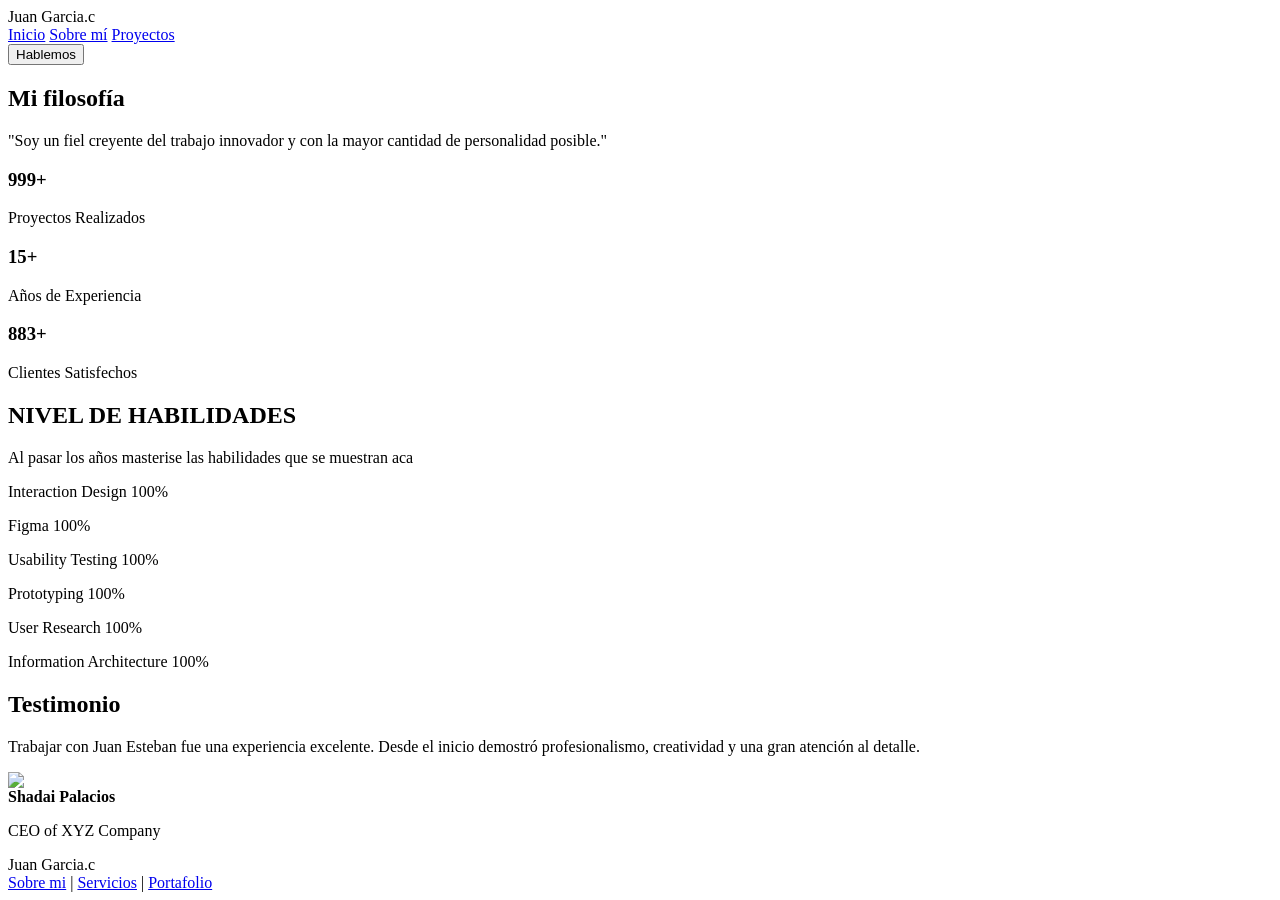
==== about.html @ 73f8d2a0 "arreglos estructura pagina" ====
<html lang="es">
<head>
<meta charset="UTF-8">
<title>Juan Garcia.c | Sobre mí</title>
<meta name="viewport" content="width=device-width, initial-scale=1.0">
<link rel="stylesheet" href="styles.css">
</head>
<body>

<!-- ========== NAVBAR ========== -->
<header class="navbar">
  <div class="logo">Juan Garcia.c</div>
  <nav>
    <a href="index.html">Inicio</a>
    <a href="about.html">Sobre mí</a>
    <a href="project.html">Proyectos</a>
  </nav>
  <button class="btn-dark">Hablemos</button>
</header>

<!-- ========== SOBRE MÍ ========== -->
<section id="about" class="about">
  <div class="container">
    <h2>Mi filosofía</h2>
    <p>"Soy un fiel creyente del trabajo innovador y con la mayor cantidad de personalidad posible."</p>
    <div class="about-stats">
      <div>
        <h3>999+</h3>
        <p>Proyectos Realizados</p>
      </div>
      <div>
        <h3>15+</h3>
        <p>Años de Experiencia</p>
      </div>
      <div>
        <h3>883+</h3>
        <p>Clientes Satisfechos</p>
      </div>
    </div>
  </div>
</section>

<!-- ========== SKILLS ========== -->
<section class="skills">
  <div class="container">
    <h2>NIVEL DE HABILIDADES</h2>
    <p class="skills-sub">
      Al pasar los años masterise las habilidades que se muestran aca
    </p>
    <div class="skills-grid">
      <div class="skill">
        <p>Interaction Design <span>100%</span></p>
        <div class="bar"><div class="fill" style="width:100%"></div></div>
      </div>
      <div class="skill">
        <p>Figma <span>100%</span></p>
        <div class="bar"><div class="fill" style="width:100%"></div></div>
      </div>
      <div class="skill">
        <p>Usability Testing <span>100%</span></p>
        <div class="bar"><div class="fill" style="width:100%"></div></div>
      </div>
      <div class="skill">
        <p>Prototyping <span>100%</span></p>
        <div class="bar"><div class="fill" style="width:100%"></div></div>
      </div>
      <div class="skill">
        <p>User Research <span>100%</span></p>
        <div class="bar"><div class="fill" style="width:100%"></div></div>
      </div>
      <div class="skill">
        <p>Information Architecture <span>100%</span></p>
        <div class="bar"><div class="fill" style="width:100%"></div></div>
      </div>
    </div>
  </div>
</section>

<!-- ========== TESTIMONIO ========== -->
<section class="testimonial">
  <div class="container">
    <div class="testimonial-circle"></div>
    <h2>Testimonio</h2>
    <p class="testimonial-text">
      Trabajar con Juan Esteban fue una experiencia excelente. Desde el inicio demostró profesionalismo, creatividad y una gran atención al detalle.
    </p>
    <div class="testimonial-profile">
      <img src="https://i.postimg.cc/90YjGMcT/470973297-924563662986305-521430519890489680-n.jpg">
      <div>
        <strong>Shadai Palacios</strong>
        <p>CEO of XYZ Company</p>
      </div>
    </div>
  </div>
</section>

<!-- ========== FOOTER ========== -->
<footer>
  <div class="footer-logo">Juan Garcia.c</div>
  <div class="footer-links">
    <a href="about.html">Sobre mi</a> |
    <a href="index.html#services">Servicios</a> |
    <a href="index.html#portfolio">Portafolio</a>
  </div>
</footer>

</body>
</html>
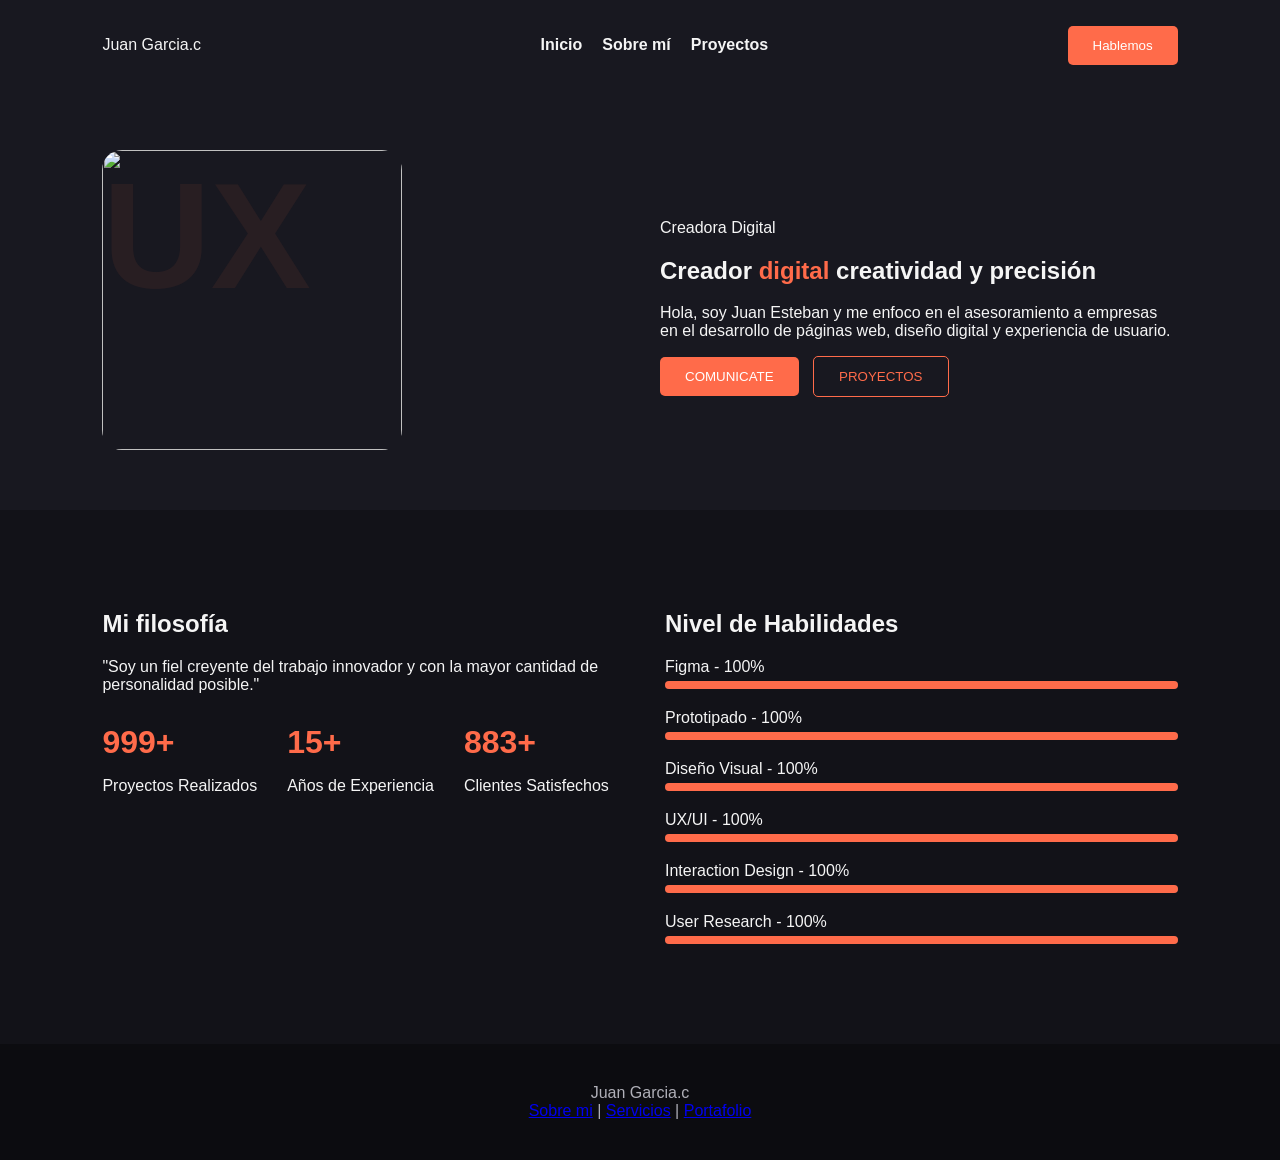
==== commit 462cf945: "arreglo de css" ====
--- a/about.html
+++ b/about.html
@@ -3,27 +3,150 @@
 <meta charset="UTF-8">
 <title>Juan Garcia.c | Sobre mí</title>
 <meta name="viewport" content="width=device-width, initial-scale=1.0">
-<link rel="stylesheet" href="styles.css">
+<style>
+body{margin:0;
+font-family:'Segoe UI', sans-serif;
+background-color:#0f0f14;color:#f5f5f5}
+.navbar{
+display:flex;justify-content:space-between;
+align-items:center;
+padding:20px 8%;
+background:#181820}
+.navbar ul{display:flex;
+list-style:none;gap:20px}
+.navbar a{
+text-decoration:none;color:#f5f5f5;
+font-weight:bold}
+.hero{
+display:flex;
+background:#181820;padding:60px 8%;
+align-items:center}
+.hero-image{flex:1;position:relative}
+.hero-image img{
+width:300px;border-radius:20px;
+position:relative;z-index:2}
+.ux-text-bg{
+position:absolute;
+font-size:150px;
+color:rgba(255,107,74,.07);
+top:0;left:0;font-weight:900}
+.hero-content{flex:1;padding-left:40px}
+.hero-content h1 span{color:#ff6b4a}
+.btn-dark{
+background:#ff6b4a;color:white;
+padding:12px 25px;border:none;
+border-radius:5px;cursor:pointer}
+.btn-outline{
+background:transparent;
+border:1px solid #ff6b4a;
+color:#ff6b4a;padding:12px 25px;
+border-radius:5px;margin-left:10px;
+cursor:pointer}
+.about-skills{
+display:flex;background:#121218;
+padding:80px 8%;gap:50px}
+.philosophy{flex:1}
+.technical-skills{flex:1}
+.stats{display:flex;gap:30px;
+margin-top:30px}
+.stats h3{
+font-size:2rem;
+color:#ff6b4a;margin:0}
+.skill-bar{margin-bottom:20px}
+.bar{
+background:#2a2a35;height:8px;
+border-radius:4px;margin-top:5px}
+.fill{background:#ff6b4a;height:100%;
+border-radius:4px}
+.contact{
+display:flex;
+background:#181820;
+padding:80px 8%}
+.contact-text{flex:1}
+.contact-form{
+flex:1;display:flex;
+flex-direction:column;gap:15px}
+.contact-form input,
+.contact-form textarea{
+padding:15px;
+border:1px solid #2a2a35;
+background:#121218;color:white;
+border-radius:5px}
+.btn-send{
+background:#ff6b4a;
+color:white;padding:15px;
+border:none;cursor:pointer;
+border-radius:5px}
+footer{
+background:#0c0c10;
+color:#b0b0b8;
+padding:40px;text-align:center}
+.services-container{
+    display: grid;
+    grid-template-columns: repeat(4, 1fr);
+    gap: 40px;
+    max-width: 1000px;
+    margin: auto;
+    margin-top: 50px;
+    text-align: center;
+}
+.service{
+    padding: 10px;
+}
+.service h3{
+    color: #ff6a3d;
+    margin-bottom: 10px;
+}
+.service p{
+    color: #bcbcbc;
+    font-size: 14px;
+    line-height: 1.5;
+}
+</style>
 </head>
+
 <body>
 
 <!-- ========== NAVBAR ========== -->
 <header class="navbar">
   <div class="logo">Juan Garcia.c</div>
   <nav>
-    <a href="index.html">Inicio</a>
-    <a href="about.html">Sobre mí</a>
-    <a href="project.html">Proyectos</a>
+    <ul>
+      <li><a href="index.html">Inicio</a></li>
+      <li><a href="about.html#about">Sobre mí</a></li>
+      <li><a href="project.html">Proyectos</a></li>
+    </ul>
   </nav>
   <button class="btn-dark">Hablemos</button>
 </header>
 
-<!-- ========== SOBRE MÍ ========== -->
-<section id="about" class="about">
-  <div class="container">
+<!-- ========== HERO ========== -->
+<section class="hero">
+  <div class="hero-image">
+    <img src="https://i.postimg.cc/W49m4RCZ/Whats-App-Image-2026-02-27-at-11-29-34-PM-removebg-preview.png">
+    <div class="ux-text-bg">UX</div>
+  </div>
+  <div class="hero-content">
+    <p class="subtitle">Creadora Digital</p>
+    <h1>Creador <span>digital </span> creatividad y precisión</h1>
+    <p class="description">
+      Hola, soy Juan Esteban y me enfoco en el asesoramiento a empresas
+      en el desarrollo de páginas web, diseño digital y experiencia de usuario.
+    </p>
+    <div class="hero-btns">
+      <button class="btn-dark">COMUNICATE</button>
+      <button class="btn-outline">PROYECTOS</button>
+    </div>
+  </div>
+</section>
+
+<!-- ========== SOBRE MÍ + SKILLS ========== -->
+<section id="about" class="about-skills">
+
+  <div class="philosophy">
     <h2>Mi filosofía</h2>
     <p>"Soy un fiel creyente del trabajo innovador y con la mayor cantidad de personalidad posible."</p>
-    <div class="about-stats">
+    <div class="stats">
       <div>
         <h3>999+</h3>
         <p>Proyectos Realizados</p>
@@ -38,69 +161,44 @@
       </div>
     </div>
   </div>
-</section>
-
-<!-- ========== SKILLS ========== -->
-<section class="skills">
-  <div class="container">
-    <h2>NIVEL DE HABILIDADES</h2>
-    <p class="skills-sub">
-      Al pasar los años masterise las habilidades que se muestran aca
-    </p>
-    <div class="skills-grid">
-      <div class="skill">
-        <p>Interaction Design <span>100%</span></p>
-        <div class="bar"><div class="fill" style="width:100%"></div></div>
-      </div>
-      <div class="skill">
-        <p>Figma <span>100%</span></p>
-        <div class="bar"><div class="fill" style="width:100%"></div></div>
-      </div>
-      <div class="skill">
-        <p>Usability Testing <span>100%</span></p>
-        <div class="bar"><div class="fill" style="width:100%"></div></div>
-      </div>
-      <div class="skill">
-        <p>Prototyping <span>100%</span></p>
-        <div class="bar"><div class="fill" style="width:100%"></div></div>
-      </div>
-      <div class="skill">
-        <p>User Research <span>100%</span></p>
-        <div class="bar"><div class="fill" style="width:100%"></div></div>
-      </div>
-      <div class="skill">
-        <p>Information Architecture <span>100%</span></p>
-        <div class="bar"><div class="fill" style="width:100%"></div></div>
-      </div>
-    </div>
-  </div>
-</section>
-
-<!-- ========== TESTIMONIO ========== -->
-<section class="testimonial">
-  <div class="container">
-    <div class="testimonial-circle"></div>
-    <h2>Testimonio</h2>
-    <p class="testimonial-text">
-      Trabajar con Juan Esteban fue una experiencia excelente. Desde el inicio demostró profesionalismo, creatividad y una gran atención al detalle.
-    </p>
-    <div class="testimonial-profile">
-      <img src="https://i.postimg.cc/90YjGMcT/470973297-924563662986305-521430519890489680-n.jpg">
-      <div>
-        <strong>Shadai Palacios</strong>
-        <p>CEO of XYZ Company</p>
-      </div>
-    </div>
-  </div>
+
+  <div class="technical-skills">
+    <h2>Nivel de Habilidades</h2>
+    <div class="skill-bar">
+      <span>Figma - 100%</span>
+      <div class="bar"><div class="fill" style="width:100%"></div></div>
+    </div>
+    <div class="skill-bar">
+      <span>Prototipado - 100%</span>
+      <div class="bar"><div class="fill" style="width:100%"></div></div>
+    </div>
+    <div class="skill-bar">
+      <span>Diseño Visual - 100%</span>
+      <div class="bar"><div class="fill" style="width:100%"></div></div>
+    </div>
+    <div class="skill-bar">
+      <span>UX/UI - 100%</span>
+      <div class="bar"><div class="fill" style="width:100%"></div></div>
+    </div>
+    <div class="skill-bar">
+      <span>Interaction Design - 100%</span>
+      <div class="bar"><div class="fill" style="width:100%"></div></div>
+    </div>
+    <div class="skill-bar">
+      <span>User Research - 100%</span>
+      <div class="bar"><div class="fill" style="width:100%"></div></div>
+    </div>
+  </div>
+
 </section>
 
 <!-- ========== FOOTER ========== -->
 <footer>
   <div class="footer-logo">Juan Garcia.c</div>
   <div class="footer-links">
-    <a href="about.html">Sobre mi</a> |
+    <a href="about.html#about">Sobre mi</a> |
     <a href="index.html#services">Servicios</a> |
-    <a href="index.html#portfolio">Portafolio</a>
+    <a href="project.html">Portafolio</a>
   </div>
 </footer>
 
